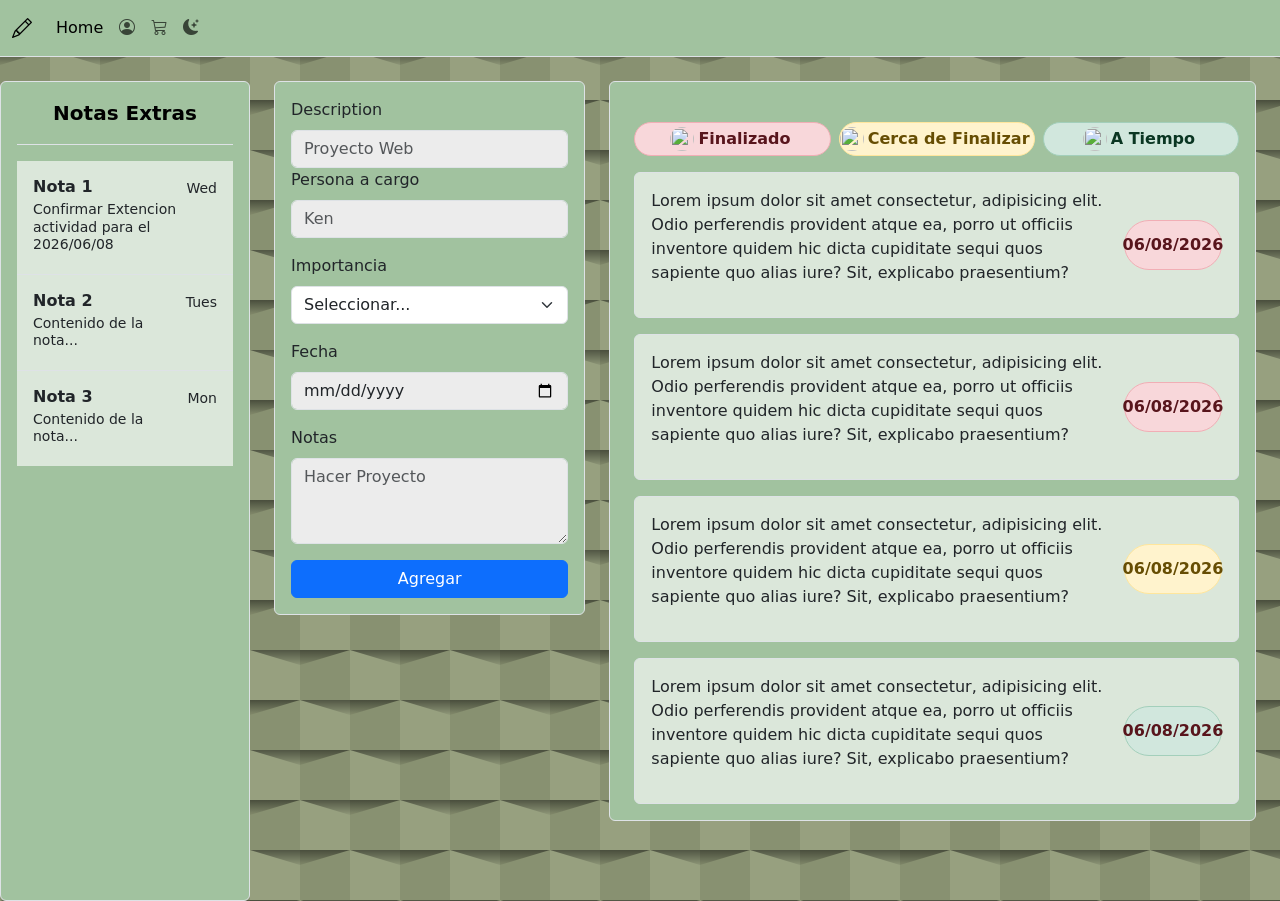
==== Index.html @ ec4d3509 "Ya casi comprendo Bien Dom" ====
<!DOCTYPE html>
<html lang="es">
<head>
    <meta charset="UTF-8">
    <meta name="viewport" content="width=device-width, initial-scale=1.0">
    <link rel="stylesheet" href="/Css/styles.css">
    <link rel="stylesheet" href="/Css/vision.css">
    <link rel="stylesheet" href="https://cdn.jsdelivr.net/npm/bootstrap-icons@1.11.3/font/bootstrap-icons.min.css">
    <link rel="stylesheet" href="https://cdn.jsdelivr.net/npm/bootstrap-icons@1.13.1/font/bootstrap-icons.min.css">
    <link href="https://cdn.jsdelivr.net/npm/bootstrap@5.3.3/dist/css/bootstrap.min.css" rel="stylesheet">

<!DOCTYPE html>
<html lang="es">
<head>
    <meta charset="UTF-8">
    <meta name="viewport" content="width=device-width, initial-scale=1.0">
    <link rel="stylesheet" href="https://cdn.jsdelivr.net/npm/bootstrap-icons@1.11.3/font/bootstrap-icons.min.css">
    <link href="https://cdn.jsdelivr.net/npm/bootstrap@5.3.3/dist/css/bootstrap.min.css" rel="stylesheet">
    <title>Dashboard Tareas</title>
</head>
<body class="">

    <!-- Navbar-->
    <nav class="navbar navbar-expand-lg border-bottom ">
        <div class="container-fluid">
            <a class="navbar-brand d-flex align-items-center" href="Index.html">
                <i class="bi bi-pencil"></i></a>
        <button class="navbar-toggler" type="button" data-bs-toggle="collapse" data-bs-target="#navbarNavDropdown" aria-controls="navbarNavDropdown" aria-expanded="false" aria-label="Toggle navigation">
            </button>
            <div class="collapse navbar-collapse" id="navbarNavDropdown">
                <ul class="navbar-nav">
                    <li class="nav-item">
                        <a class="nav-link active" aria-current="page" href="#">Home</a>
                    </li>
                    <li class="nav-item">
                        <a class="nav-link" href="#"><i class="bi bi-person-circle"></i></a>
                    </li>
                    <li class="nav-item">
                        <a class="nav-link" href="#"><i class="bi bi-cart3"></i></a>
                    </li>
                    <li class="nav-item">
                        <a class="nav-link" id="modo" href="#"><i class="bi bi-moon-stars-fill" id="icono"></i></a>
                    </li>
                </ul>
            </div>
        </div>
    </nav>
 
    <!--Notas Extra -->
    <div class="d-flex" style="min-height: calc(100vh - 56px);">

        <div class="notasExtra d-flex flex-column align-items-stretch flex-shrink-0 mt-4 border-end border   rounded p-3" style="width: 250px;">
            <a href="/" class="d-flex align-items-center justify-content-center pb-3 mb-3 link-body-emphasis text-decoration-none border-bottom">
                <span class="fs-5 fw-semibold">Notas Extras</span>
            </a>
            <div class="list-group list-group-flush scrollarea">
                <a href="#" class="list-group-item  backfondo list-group-item-action py-3 lh-sm">
                    <div class="d-flex w-100 align-items-center justify-content-between">
                        <strong class="mb-1">Nota 1</strong>
                        <small>Wed</small>
                    </div>
                    <div class="col-10 mb-1 small">Confirmar Extencion actividad para el 2026/06/08</div>
                </a>
                <a href="#" class="list-group-item backfondo list-group-item-action py-3 lh-sm">
                    <div class="d-flex w-100 align-items-center justify-content-between">
                        <strong class="mb-1">Nota 2</strong>
                        <small>Tues</small>
                    </div>
                    <div class="col-10 mb-1 small">Contenido de la nota...</div>
                </a>
                <a href="#" class="list-group-item backfondo list-group-item-action py-3 lh-sm">
                    <div class="d-flex w-100 align-items-center justify-content-between">
                        <strong class="mb-1">Nota 3</strong>
                        <small>Mon</small>
                    </div>
                    <div class="col-10 mb-1 small">Contenido de la nota...</div>
                </a>
            </div>
        </div>

        <div class="flex-grow-1 p-4">
            <div class="row g-4">



<!--Formulario-->
<div class="col-12 col-md-4">
    <form class="p-3 border rounded formulario">
        <div class="mb-10">
            <label for="descInput" class="form-label">Description</label>
            <input type="text" class="form-control" id="descInput" placeholder="Proyecto Web">
        </div>
        <div class="mb-3">
            <label for="personaInput" class="form-label">Persona a cargo</label>
            <input type="text" class="form-control" id="personaInput" placeholder="Ken">
        </div>
        <div class="mb-3">
            <label for="importanciaInput" class="form-label" id="importanciatxt">Importancia</label>
            <select class="form-select" id="importanciaInput2">
                <option selected>Seleccionar...</option>
                <option value="1">Alta</option>
                <option value="2">Media</option>
                <option value="3">Baja</option>
            </select>
        </div>
    <div class="mb-3">
        <label for="fechaInput" class="form-label">Fecha</label>
        <input type="date" class="form-control" id="fechaInput">
    </div>
    <div class="mb-3">
        <label for="notasInput" class="form-label">Notas</label>
        <textarea class="form-control" id="notasInput" rows="3" placeholder="Hacer Proyecto"></textarea>
    </div>
    <button type="submit" class="btn btn-primary w-100">Agregar</button>
    </form>
</div>


<!--Tareas -->
<div class="col-12 col-md-8 ">
    <div class="d-flex flex-column gap-3 py-3 ps-4 pe-3 border rounded tareas">

    <div class="d-flex flex-wrap gap-2 w-100 mt-4 ps-8">
            <span class="Rojo badge d-flex flex-fill justify-content-center align-items-center p-1 pe-2 text-danger-emphasis bg-danger-subtle border border-danger-subtle rounded-pill">
                <img class="rounded-circle me-1" width="24" height="24" src="https://media.istockphoto.com/id/2217195981/vector/human-silhouette-profile.webp?a=1&b=1&s=612x612&w=0&k=20&c=wUSqGblDH8gOge5ipaBt1TjM0HLCsXHWzp-qzt_V4os=" alt="">
                Finalizado
            </span>
            <span class="Amarillo badge d-flex flex-fill justify-content-center align-items-center p-1 pe-2 text-warning-emphasis bg-warning-subtle border border-warning-subtle rounded-pill">
                <img class="rounded-circle me-1" width="24" height="24" src="https://media.istockphoto.com/id/2217195981/vector/human-silhouette-profile.webp?a=1&b=1&s=612x612&w=0&k=20&c=wUSqGblDH8gOge5ipaBt1TjM0HLCsXHWzp-qzt_V4os=" alt="">
                Cerca de Finalizar
            </span>
            <span class="Verde badge d-flex flex-fill justify-content-center align-items-center p-1 pe-2 text-success-emphasis bg-success-subtle border border-success-subtle rounded-pill">
                <img class="rounded-circle me-1" width="24" height="24" src="https://media.istockphoto.com/id/2217195981/vector/human-silhouette-profile.webp?a=1&b=1&s=612x612&w=0&k=20&c=wUSqGblDH8gOge5ipaBt1TjM0HLCsXHWzp-qzt_V4os=" alt="">
                A Tiempo
            </span>
        </div>

        <!-- Sección de la fecha -->
        <div class="p-3 border rounded d-flex align-items-center gap-3 tareaFondo">
            <p>Lorem ipsum dolor sit amet consectetur, adipisicing elit. Odio perferendis provident atque ea, porro ut officiis inventore quidem hic dicta cupiditate sequi quos sapiente quo alias iure? Sit, explicabo praesentium?</p>
            <span class="Rojo  badge d-flex flex-fill align-items-center justify-content-center py-3  ps-5 pe-5 text-danger-emphasis bg-danger-subtle border border-danger-subtle rounded-pill"><!--input type="text" class="fechaL" placeholder="21/09/2026"--->06/08/2026</span>
        </div>

        <div class="p-3 border rounded d-flex align-items-center gap-3 tareaFondo">
            <p>Lorem ipsum dolor sit amet consectetur, adipisicing elit. Odio perferendis provident atque ea, porro ut officiis inventore quidem hic dicta cupiditate sequi quos sapiente quo alias iure? Sit, explicabo praesentium?</p>
            <span class="Rojo badge d-flex flex-fill align-items-center justify-content-center py-3  ps-5 pe-5 text-danger-emphasis bg-danger-subtle border border-danger-subtle rounded-pill"><!--input type="text" class="fechaL" placeholder="21/09/2026"--->06/08/2026</span>
        </div>

        <div class="p-3 border rounded d-flex align-items-center gap-3 tareaFondo">
            <p>Lorem ipsum dolor sit amet consectetur, adipisicing elit. Odio perferendis provident atque ea, porro ut officiis inventore quidem hic dicta cupiditate sequi quos sapiente quo alias iure? Sit, explicabo praesentium?</p>
            <span class="Rojo badge d-flex flex-fill align-items-center justify-content-center py-3  ps-5 pe-5 text-warning-emphasis bg-warning-subtle border border-warning-subtle rounded-pill"><!--input type="text" class="fechaL" placeholder="21/09/2026"--->06/08/2026</span>
        </div>

        <div class="p-3 border rounded d-flex align-items-center gap-3 tareaFondo">
            <p>Lorem ipsum dolor sit amet consectetur, adipisicing elit. Odio perferendis provident atque ea, porro ut officiis inventore quidem hic dicta cupiditate sequi quos sapiente quo alias iure? Sit, explicabo praesentium?</p>
            <span class="Verde badge d-flex flex-fill align-items-center justify-content-center py-3 ps-5 pe-5 text-danger-emphasis bg-success-subtle border border-success-subtle rounded-pill"><!--input type="text" class="fechaL" placeholder="21/09/2026"--->06/08/2026</span>
        </div>

    </div>
</div>


<script src="https://cdn.jsdelivr.net/npm/bootstrap@5.3.3/dist/js/bootstrap.bundle.min.js"></script>
    <script src="https://cdn.jsdelivr.net/npm/bootstrap@5.3.3/dist/js/bootstrap.bundle.min.js"></script>
    <script src="/Js/visual.js"></script>
</body>
</html>
---- Css/styles.css ----
body{
background-color: #97A07F !important;
background-image: url("data:image/svg+xml,%3Csvg xmlns='http://www.w3.org/2000/svg' width='100' height='100' viewBox='0 0 200 200'%3E%3Cdefs%3E%3ClinearGradient id='a' gradientUnits='userSpaceOnUse' x1='100' y1='33' x2='100' y2='-3'%3E%3Cstop offset='0' stop-color='%23000' stop-opacity='0'/%3E%3Cstop offset='1' stop-color='%23000' stop-opacity='1'/%3E%3C/linearGradient%3E%3ClinearGradient id='b' gradientUnits='userSpaceOnUse' x1='100' y1='135' x2='100' y2='97'%3E%3Cstop offset='0' stop-color='%23000' stop-opacity='0'/%3E%3Cstop offset='1' stop-color='%23000' stop-opacity='1'/%3E%3C/linearGradient%3E%3C/defs%3E%3Cg fill='%237e8767' fill-opacity='0.6'%3E%3Crect x='100' width='100' height='100'/%3E%3Crect y='100' width='100' height='100'/%3E%3C/g%3E%3Cg fill-opacity='0.5'%3E%3Cpolygon fill='url(%23a)' points='100 30 0 0 200 0'/%3E%3Cpolygon fill='url(%23b)' points='100 100 0 130 0 100 200 100 200 130'/%3E%3C/g%3E%3C/svg%3E");
}
/* *Colores */

.navbar, .formulario, .tareas{
    background-color: #A1C29F ;
}

.notasExtra{
    background-color: #A1C29F   ;
    
}
.tareaFondo, .backfondo{
    background-color: rgba(255, 255, 255, 0.616) !important;
}
#descInput, #personaInput,#importanciaInput,#fechaInput, #notasInput{
background-color: #ECECEC;
}
/*  */
.Logo {
    height: 3.5rem !important;
    width: auto !important;
    border-radius: 10%;
    object-fit: contain;
    display: inline-block;
}
.badge{
    height: auto;
    width: 5rem;
    font-size: 1rem !important;
}
---- Css/vision.css ----
body.dark{
background-color: #060817 !important;
background-image: url("data:image/svg+xml,%3Csvg xmlns='http://www.w3.org/2000/svg' width='400' height='400' viewBox='0 0 800 800'%3E%3Cg fill='none' stroke='%2316254F' stroke-width='1'%3E%3Cpath d='M769 229L1037 260.9M927 880L731 737 520 660 309 538 40 599 295 764 126.5 879.5 40 599-197 493 102 382-31 229 126.5 79.5-69-63'/%3E%3Cpath d='M-31 229L237 261 390 382 603 493 308.5 537.5 101.5 381.5M370 905L295 764'/%3E%3Cpath d='M520 660L578 842 731 737 840 599 603 493 520 660 295 764 309 538 390 382 539 269 769 229 577.5 41.5 370 105 295 -36 126.5 79.5 237 261 102 382 40 599 -69 737 127 880'/%3E%3Cpath d='M520-140L578.5 42.5 731-63M603 493L539 269 237 261 370 105M902 382L539 269M390 382L102 382'/%3E%3Cpath d='M-222 42L126.5 79.5 370 105 539 269 577.5 41.5 927 80 769 229 902 382 603 493 731 737M295-36L577.5 41.5M578 842L295 764M40-201L127 80M102 382L-261 269'/%3E%3C/g%3E%3Cg fill='%23ACBBC6'%3E%3Ccircle cx='769' cy='229' r='5'/%3E%3Ccircle cx='539' cy='269' r='5'/%3E%3Ccircle cx='603' cy='493' r='5'/%3E%3Ccircle cx='731' cy='737' r='5'/%3E%3Ccircle cx='520' cy='660' r='5'/%3E%3Ccircle cx='309' cy='538' r='5'/%3E%3Ccircle cx='295' cy='764' r='5'/%3E%3Ccircle cx='40' cy='599' r='5'/%3E%3Ccircle cx='102' cy='382' r='5'/%3E%3Ccircle cx='127' cy='80' r='5'/%3E%3Ccircle cx='370' cy='105' r='5'/%3E%3Ccircle cx='578' cy='42' r='5'/%3E%3Ccircle cx='237' cy='261' r='5'/%3E%3Ccircle cx='390' cy='382' r='5'/%3E%3C/g%3E%3C/svg%3E");
}

body.dark .navbar, body.dark .formulario, body.dark .tareas{
    background-color: #ACBBC6;
}

body.dark .notasExtra{
    background-color: #ACBBC6  ;
    
}
body.dark .tareaFondo,body.dark .backfondo{
    background-color: rgba(255, 255, 255, 0.616) !important;
}
body.dark #descInput, body.dark #personaInput,body.dark #importanciaInput,body.dark #fechaInput,body.dark #notasInput{
background-color: #ECECEC;
}
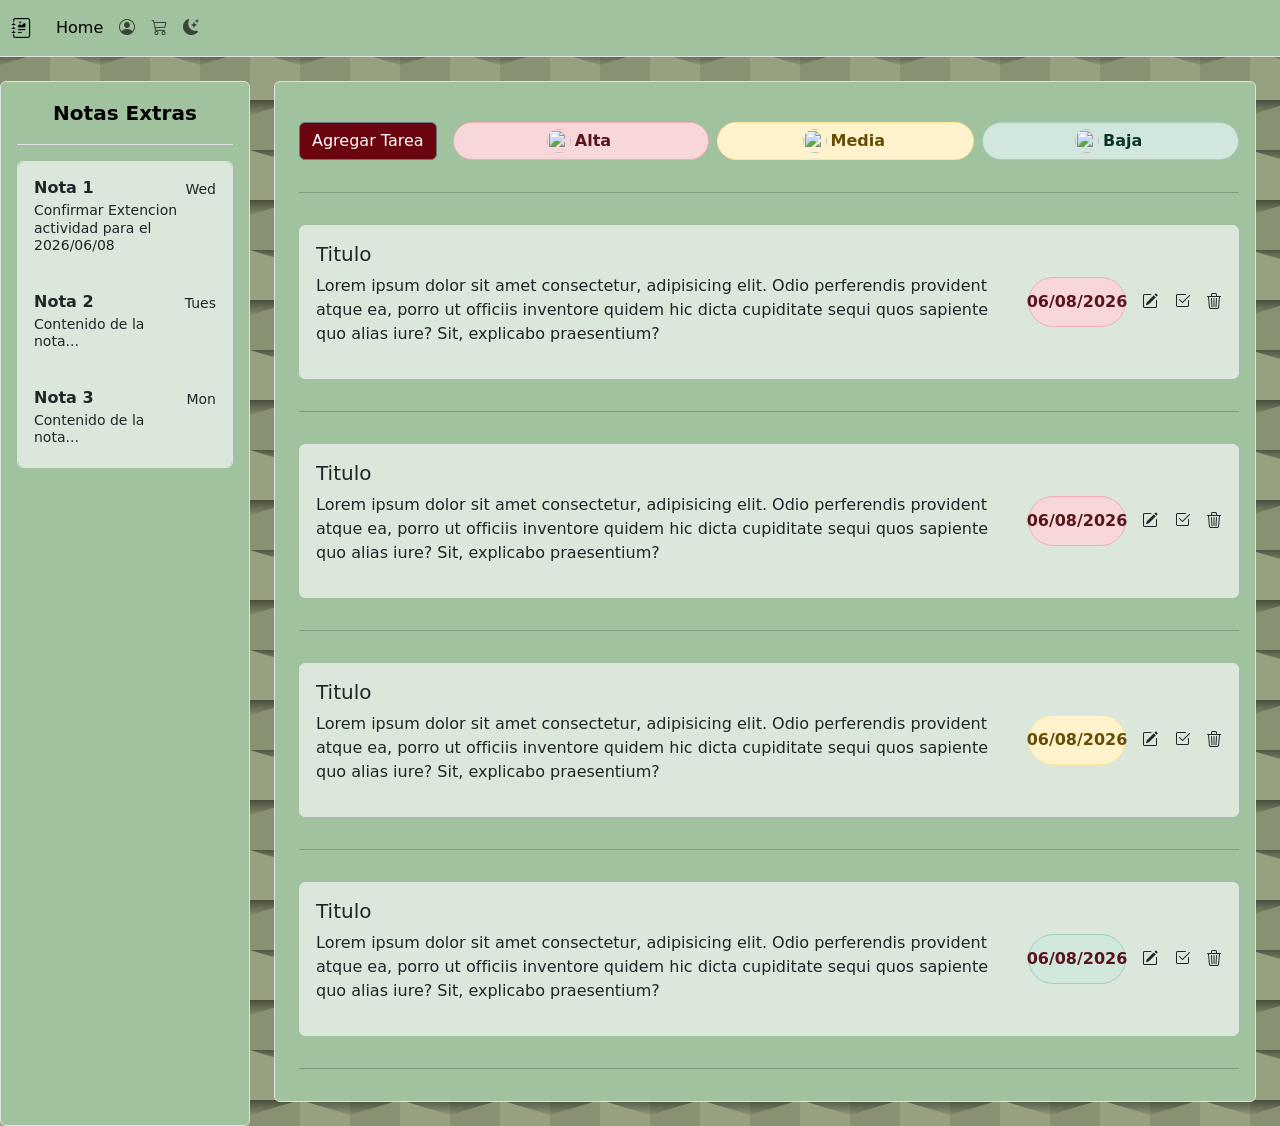
==== commit 8b151738: "Taller 3" ====
--- a/Index.html
+++ b/Index.html
@@ -24,7 +24,7 @@
     <nav class="navbar navbar-expand-lg border-bottom ">
         <div class="container-fluid">
             <a class="navbar-brand d-flex align-items-center" href="Index.html">
-                <i class="bi bi-pencil"></i></a>
+                <i class="bi bi-journal-richtext"></i></a>
         <button class="navbar-toggler" type="button" data-bs-toggle="collapse" data-bs-target="#navbarNavDropdown" aria-controls="navbarNavDropdown" aria-expanded="false" aria-label="Toggle navigation">
             </button>
             <div class="collapse navbar-collapse" id="navbarNavDropdown">
@@ -48,12 +48,13 @@
  
     <!--Notas Extra -->
     <div class="d-flex" style="min-height: calc(100vh - 56px);">
+        <div class="notasExtra d-flex flex-column align-items-stretch flex-shrink-0 mt-4 border-end border   rounded p-3" style="width: 250px;">
+         
 
-        <div class="notasExtra d-flex flex-column align-items-stretch flex-shrink-0 mt-4 border-end border   rounded p-3" style="width: 250px;">
             <a href="/" class="d-flex align-items-center justify-content-center pb-3 mb-3 link-body-emphasis text-decoration-none border-bottom">
                 <span class="fs-5 fw-semibold">Notas Extras</span>
             </a>
-            <div class="list-group list-group-flush scrollarea">
+            <div class="list-group list-group-flush scrollarea border rounded">
                 <a href="#" class="list-group-item  backfondo list-group-item-action py-3 lh-sm">
                     <div class="d-flex w-100 align-items-center justify-content-between">
                         <strong class="mb-1">Nota 1</strong>
@@ -82,86 +83,87 @@
             <div class="row g-4">
 
 
-
-<!--Formulario-->
-<div class="col-12 col-md-4">
-    <form class="p-3 border rounded formulario">
-        <div class="mb-10">
-            <label for="descInput" class="form-label">Description</label>
-            <input type="text" class="form-control" id="descInput" placeholder="Proyecto Web">
-        </div>
-        <div class="mb-3">
-            <label for="personaInput" class="form-label">Persona a cargo</label>
-            <input type="text" class="form-control" id="personaInput" placeholder="Ken">
-        </div>
-        <div class="mb-3">
-            <label for="importanciaInput" class="form-label" id="importanciatxt">Importancia</label>
-            <select class="form-select" id="importanciaInput2">
-                <option selected>Seleccionar...</option>
-                <option value="1">Alta</option>
-                <option value="2">Media</option>
-                <option value="3">Baja</option>
-            </select>
-        </div>
-    <div class="mb-3">
-        <label for="fechaInput" class="form-label">Fecha</label>
-        <input type="date" class="form-control" id="fechaInput">
-    </div>
-    <div class="mb-3">
-        <label for="notasInput" class="form-label">Notas</label>
-        <textarea class="form-control" id="notasInput" rows="3" placeholder="Hacer Proyecto"></textarea>
-    </div>
-    <button type="submit" class="btn btn-primary w-100">Agregar</button>
-    </form>
-</div>
-
-
 <!--Tareas -->
-<div class="col-12 col-md-8 ">
+<div class="col-12 col-md-12">
     <div class="d-flex flex-column gap-3 py-3 ps-4 pe-3 border rounded tareas">
 
     <div class="d-flex flex-wrap gap-2 w-100 mt-4 ps-8">
+        <!--Formulario-->
+            <button id="btnNuevaTarea" class="btn btn-secondary">Agregar Tarea</button>
+            <vr></vr>
             <span class="Rojo badge d-flex flex-fill justify-content-center align-items-center p-1 pe-2 text-danger-emphasis bg-danger-subtle border border-danger-subtle rounded-pill">
                 <img class="rounded-circle me-1" width="24" height="24" src="https://media.istockphoto.com/id/2217195981/vector/human-silhouette-profile.webp?a=1&b=1&s=612x612&w=0&k=20&c=wUSqGblDH8gOge5ipaBt1TjM0HLCsXHWzp-qzt_V4os=" alt="">
-                Finalizado
+                Alta
             </span>
             <span class="Amarillo badge d-flex flex-fill justify-content-center align-items-center p-1 pe-2 text-warning-emphasis bg-warning-subtle border border-warning-subtle rounded-pill">
                 <img class="rounded-circle me-1" width="24" height="24" src="https://media.istockphoto.com/id/2217195981/vector/human-silhouette-profile.webp?a=1&b=1&s=612x612&w=0&k=20&c=wUSqGblDH8gOge5ipaBt1TjM0HLCsXHWzp-qzt_V4os=" alt="">
-                Cerca de Finalizar
+                Media
             </span>
             <span class="Verde badge d-flex flex-fill justify-content-center align-items-center p-1 pe-2 text-success-emphasis bg-success-subtle border border-success-subtle rounded-pill">
                 <img class="rounded-circle me-1" width="24" height="24" src="https://media.istockphoto.com/id/2217195981/vector/human-silhouette-profile.webp?a=1&b=1&s=612x612&w=0&k=20&c=wUSqGblDH8gOge5ipaBt1TjM0HLCsXHWzp-qzt_V4os=" alt="">
-                A Tiempo
+                Baja
             </span>
         </div>
+        <hr>
 
         <!-- Sección de la fecha -->
         <div class="p-3 border rounded d-flex align-items-center gap-3 tareaFondo">
+            <div id="tituloTaller">
+            <h5>Titulo</h5>
             <p>Lorem ipsum dolor sit amet consectetur, adipisicing elit. Odio perferendis provident atque ea, porro ut officiis inventore quidem hic dicta cupiditate sequi quos sapiente quo alias iure? Sit, explicabo praesentium?</p>
+            </div>
             <span class="Rojo  badge d-flex flex-fill align-items-center justify-content-center py-3  ps-5 pe-5 text-danger-emphasis bg-danger-subtle border border-danger-subtle rounded-pill"><!--input type="text" class="fechaL" placeholder="21/09/2026"--->06/08/2026</span>
+            <i class="bi bi-pencil-square"></i>
+            <i class="bi bi-check2-square"></i>
+            <i class="bi bi-trash3"></i>
         </div>
+        <hr>
+        <div class="p-3 border rounded d-flex align-items-center gap-3 tareaFondo">
+            <div id="tituloTaller">
+            <h5>Titulo</h5>
+            <p>Lorem ipsum dolor sit amet consectetur, adipisicing elit. Odio perferendis provident atque ea, porro ut officiis inventore quidem hic dicta cupiditate sequi quos sapiente quo alias iure? Sit, explicabo praesentium?</p>
+            </div>
+            <span class="Rojo badge d-flex flex-fill align-items-center justify-content-center py-3  ps-5 pe-5 text-danger-emphasis bg-danger-subtle border border-danger-subtle rounded-pill"><!--input type="text" class="fechaL" placeholder="21/09/2026"--->06/08/2026</span>
+            <i class="bi bi-pencil-square"></i>
+            <i class="bi bi-check2-square"></i>
+            <i class="bi bi-trash3"></i>
+        </div>
+        <hr>
 
         <div class="p-3 border rounded d-flex align-items-center gap-3 tareaFondo">
+            <div id="tituloTaller">
+            <h5>Titulo</h5>
             <p>Lorem ipsum dolor sit amet consectetur, adipisicing elit. Odio perferendis provident atque ea, porro ut officiis inventore quidem hic dicta cupiditate sequi quos sapiente quo alias iure? Sit, explicabo praesentium?</p>
-            <span class="Rojo badge d-flex flex-fill align-items-center justify-content-center py-3  ps-5 pe-5 text-danger-emphasis bg-danger-subtle border border-danger-subtle rounded-pill"><!--input type="text" class="fechaL" placeholder="21/09/2026"--->06/08/2026</span>
+            </div>
+            <span class="Rojo badge d-flex flex-fill align-items-center justify-content-center py-3  ps-5 pe-5 text-warning-emphasis bg-warning-subtle border border-warning-subtle rounded-pill"><!--input type="text" class="fechaL" placeholder="21/09/2026"--->06/08/2026</span>
+            <i class="bi bi-pencil-square"></i>
+            <i class="bi bi-check2-square"></i>
+            <i class="bi bi-trash3"></i>
         </div>
+        <hr>
 
         <div class="p-3 border rounded d-flex align-items-center gap-3 tareaFondo">
+            <div id="tituloTaller">
+            <h5>Titulo</h5>
             <p>Lorem ipsum dolor sit amet consectetur, adipisicing elit. Odio perferendis provident atque ea, porro ut officiis inventore quidem hic dicta cupiditate sequi quos sapiente quo alias iure? Sit, explicabo praesentium?</p>
-            <span class="Rojo badge d-flex flex-fill align-items-center justify-content-center py-3  ps-5 pe-5 text-warning-emphasis bg-warning-subtle border border-warning-subtle rounded-pill"><!--input type="text" class="fechaL" placeholder="21/09/2026"--->06/08/2026</span>
+            </div>
+            <span class="Verde badge d-flex flex-fill align-items-center justify-content-center py-3 ps-5 pe-5 text-danger-emphasis bg-success-subtle border border-success-subtle rounded-pill"><!--input type="text" class="fechaL" placeholder="21/09/2026"--->06/08/2026</span>
+            <i class="bi bi-pencil-square"></i>
+            <i class="bi bi-check2-square"></i>
+            <i class="bi bi-trash3"></i>
         </div>
-
-        <div class="p-3 border rounded d-flex align-items-center gap-3 tareaFondo">
-            <p>Lorem ipsum dolor sit amet consectetur, adipisicing elit. Odio perferendis provident atque ea, porro ut officiis inventore quidem hic dicta cupiditate sequi quos sapiente quo alias iure? Sit, explicabo praesentium?</p>
-            <span class="Verde badge d-flex flex-fill align-items-center justify-content-center py-3 ps-5 pe-5 text-danger-emphasis bg-success-subtle border border-success-subtle rounded-pill"><!--input type="text" class="fechaL" placeholder="21/09/2026"--->06/08/2026</span>
-        </div>
+        <hr>
 
     </div>
 </div>
 
 
-<script src="https://cdn.jsdelivr.net/npm/bootstrap@5.3.3/dist/js/bootstrap.bundle.min.js"></script>
     <script src="https://cdn.jsdelivr.net/npm/bootstrap@5.3.3/dist/js/bootstrap.bundle.min.js"></script>
-    <script src="/Js/visual.js"></script>
+    <script src="https://cdn.jsdelivr.net/npm/sweetalert2@11"></script>
+    <script src="https://cdn.jsdelivr.net/npm/bootstrap@5.3.3/dist/js/bootstrap.bundle.min.js"></script>
+    <script src="Js/visual.js"></script>
+    <script src="Js/alerta.js"></script>
+    <!-- SweetAlert -->
+    <script src="https://cdn.jsdelivr.net/npm/sweetalert2@11"></script>
 </body>
 </html>
--- a/Css/styles.css
+++ b/Css/styles.css
@@ -30,4 +30,7 @@
     height: auto;
     width: 5rem;
     font-size: 1rem !important;
+}
+#btnNuevaTarea{
+    background-color: #6A040F;
 }
